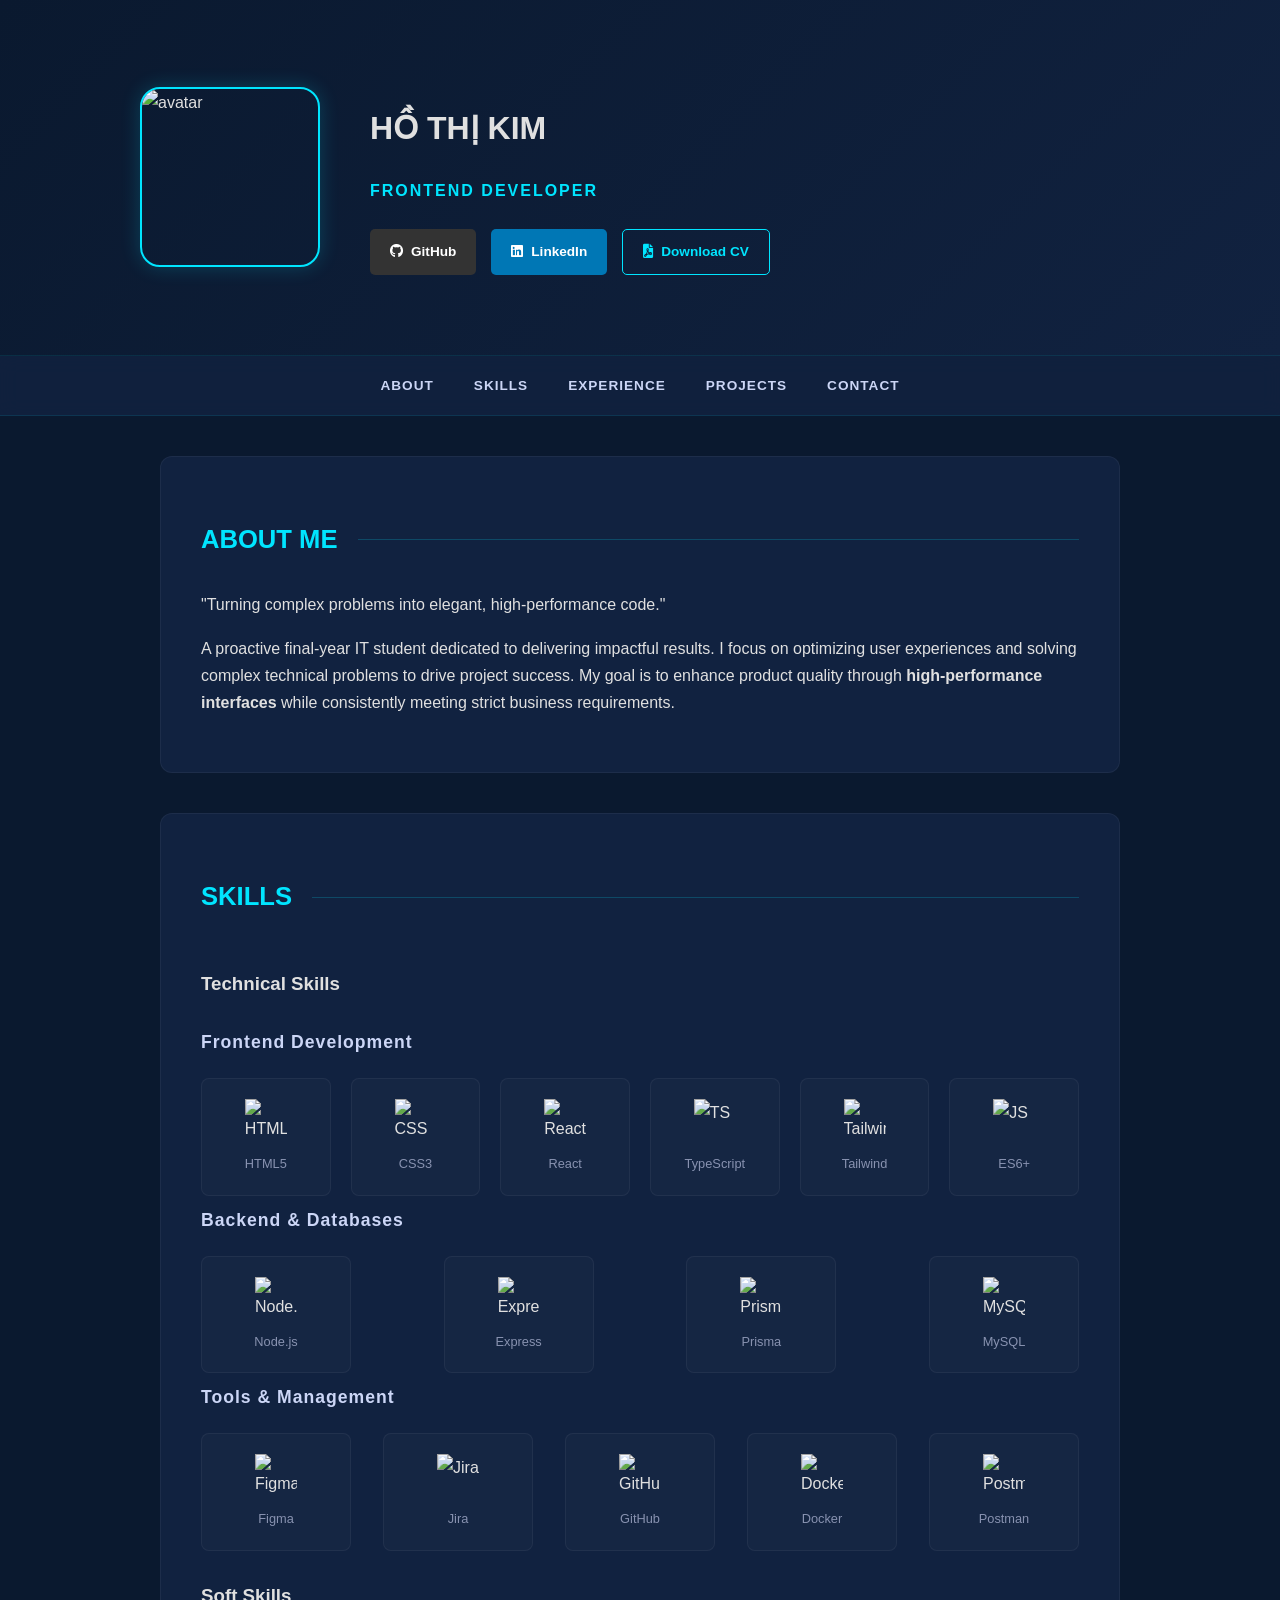
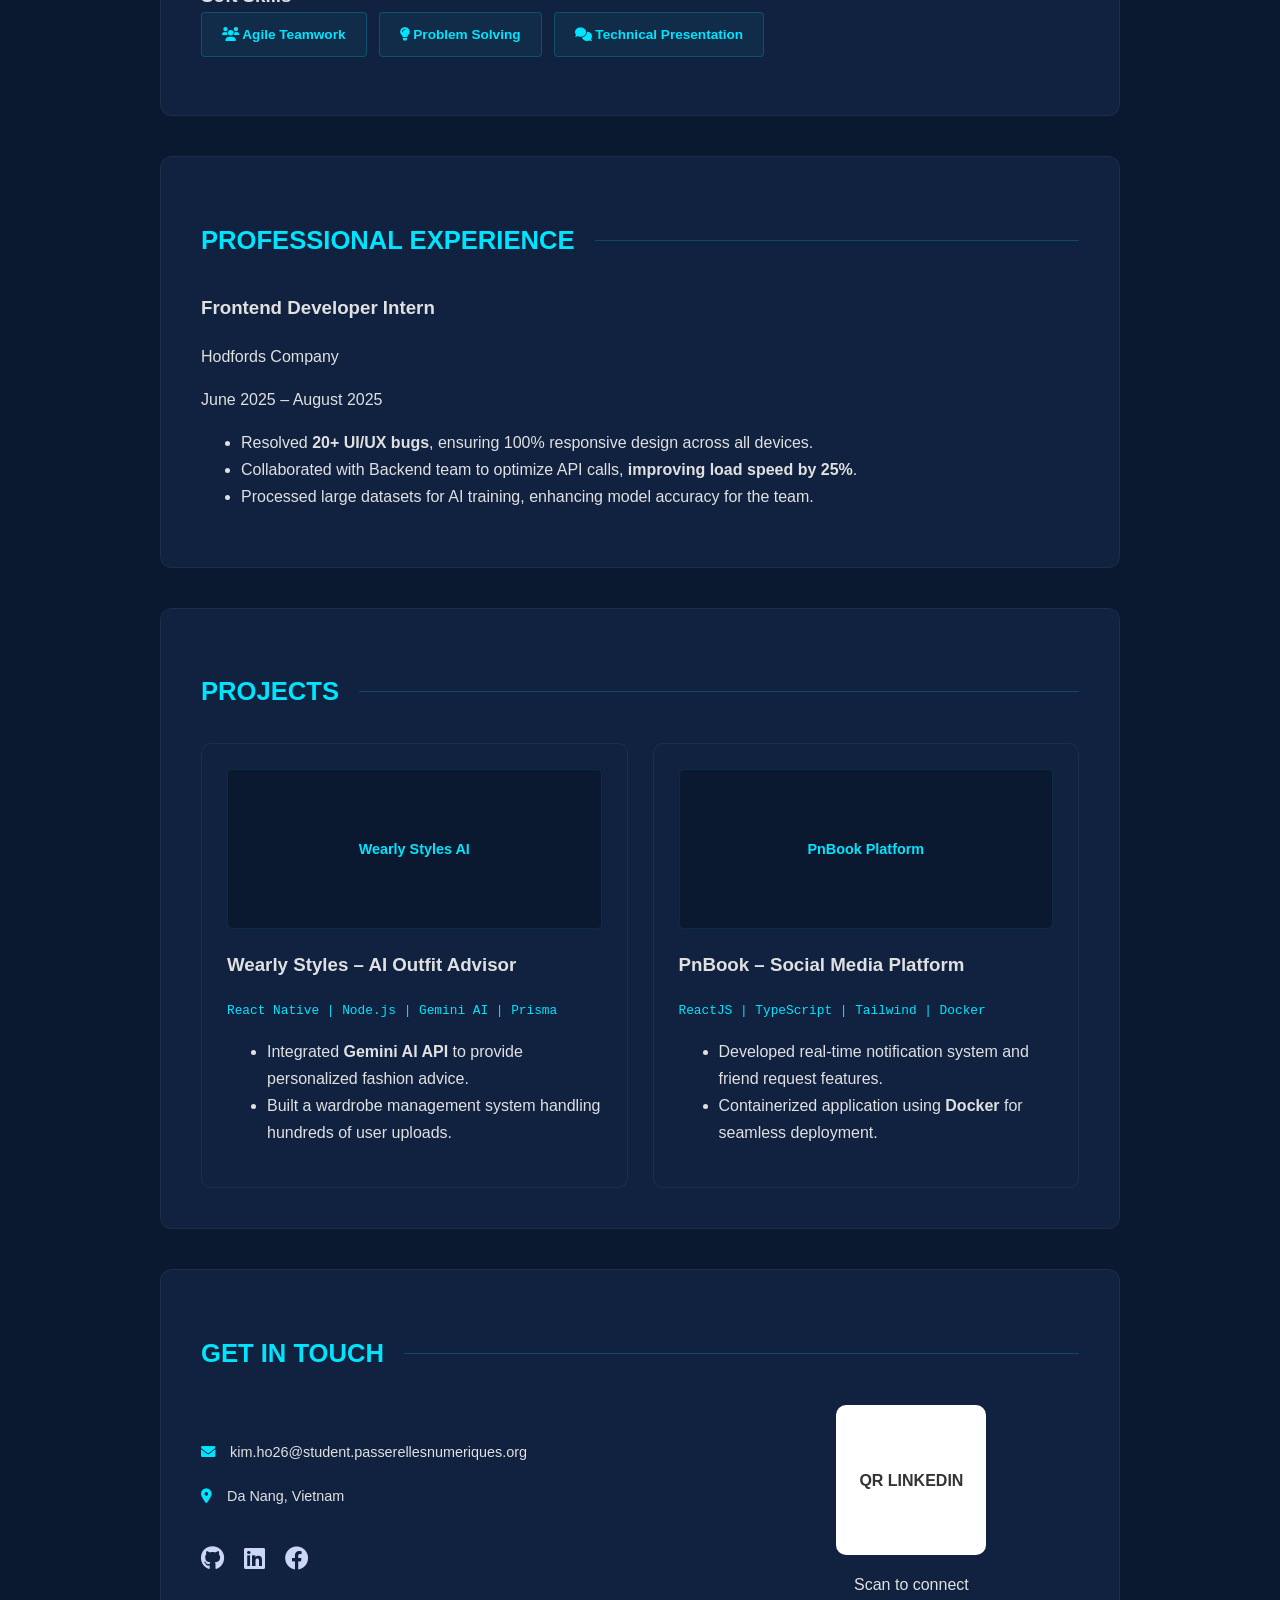
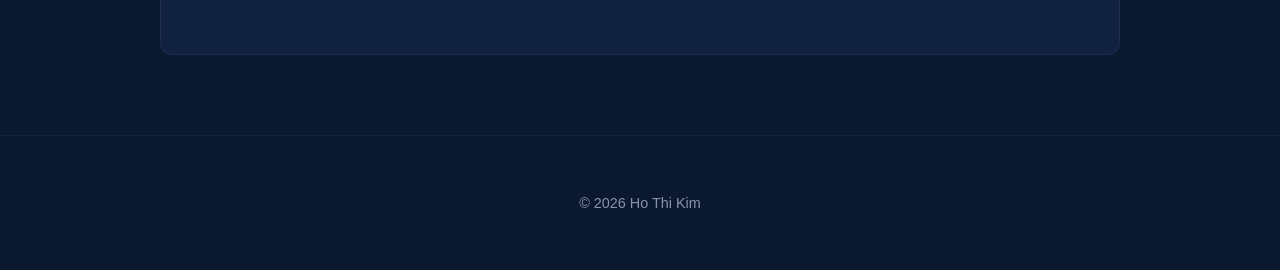
==== index.html @ 30d4387e "build profile page" ====
<!DOCTYPE html>
<html lang="vi">
<head>
    <meta charset="UTF-8">
    <meta name="viewport" content="width=device-width, initial-scale=1.0">
    <title>Portfolio | Ho Thi Kim - Frontend Developer</title>
    <link rel="stylesheet" href="profile.css">
    <link rel="stylesheet" href="https://cdnjs.cloudflare.com/ajax/libs/font-awesome/6.0.0/css/all.min.css">
    <link rel="stylesheet" type='text/css' href="https://cdn.jsdelivr.net/gh/devicons/devicon@latest/devicon.min.css" />
</head>
<body>

    <header>
        <div class="header-container">
            <img src="https://i.pravatar.cc/150" alt="avatar" class="profile-img">
            <div class="header-content">
                <h1>HỒ THỊ KIM</h1>
                <p class="tagline">FRONTEND DEVELOPER</p>
                <div class="header-links">
                    <a href="#" class="btn-primary"><i class="fab fa-github"></i> GitHub</a>
                    <a href="#" class="btn-secondary"><i class="fab fa-linkedin"></i> LinkedIn</a>
                    <a href="#" class="btn-accent"><i class="fas fa-file-pdf"></i> Download CV</a>
                </div>
            </div>
        </div>
    </header>

    <nav>
        <div class="nav-container">
            <a href="#about">About</a>
            <a href="#skills">Skills</a>
            <a href="#experience">Experience</a>
            <a href="#projects">Projects</a>
            <a href="#contact">Contact</a>
        </div>
    </nav>

    <div class="container">
        <section id="about" class="animate-in">
            <h2>About Me</h2>
            <div class="about-content">
                <p>"Turning complex problems into elegant, high-performance code."</p>
                <p>A proactive final-year IT student dedicated to delivering impactful results. I focus on optimizing user experiences and solving complex technical problems to drive project success. My goal is to enhance product quality through <strong>high-performance interfaces</strong> while consistently meeting strict business requirements.</p>
            </div>
        </section>

        <section id="skills" class="animate-in">
            <h2 id="skills">Skills</h2>
            <div class="skills-wrapper">
              <h3>Technical Skills</h3>
                <div class="skills-group">
                    <b>Frontend Development</b>
                    <div class="skills-grid">
                        <figure class="skill-item"><img src="https://cdn.jsdelivr.net/gh/devicons/devicon/icons/html5/html5-original.svg" alt="HTML"><figcaption>HTML5</figcaption></figure>
                        <figure class="skill-item"><img src="https://cdn.jsdelivr.net/gh/devicons/devicon/icons/css3/css3-original.svg" alt="CSS"><figcaption>CSS3</figcaption></figure>
                        <figure class="skill-item"><img src="https://cdn.jsdelivr.net/gh/devicons/devicon/icons/react/react-original.svg" alt="React"><figcaption>React</figcaption></figure>
                        <figure class="skill-item"><img src="https://cdn.jsdelivr.net/gh/devicons/devicon/icons/typescript/typescript-original.svg" alt="TS"><figcaption>TypeScript</figcaption></figure>
                        <figure class="skill-item"><img src="https://cdn.jsdelivr.net/gh/devicons/devicon/icons/tailwindcss/tailwindcss-original.svg" alt="Tailwind"><figcaption>Tailwind</figcaption></figure>
                        <figure class="skill-item"><img src="https://cdn.jsdelivr.net/gh/devicons/devicon/icons/javascript/javascript-original.svg" alt="JS"><figcaption>ES6+</figcaption></figure>
                    </div>
                </div>

                <div class ="skills-group">
                    <b>Backend & Databases</b>
                    <div class="skills-grid">
                        <figure class="skill-item"><img src="https://cdn.jsdelivr.net/gh/devicons/devicon/icons/nodejs/nodejs-original.svg" alt="Node.js"><figcaption>Node.js</figcaption></figure>
                        <figure class="skill-item"><img src="https://cdn.jsdelivr.net/gh/devicons/devicon/icons/express/express-original.svg" alt="Express"><figcaption>Express</figcaption></figure>
                        <figure class="skill-item"><img src="https://cdn.jsdelivr.net/gh/devicons/devicon/icons/prisma/prisma-original.svg" alt="Prisma"><figcaption>Prisma</figcaption></figure>
                        <figure class="skill-item"><img src="https://cdn.jsdelivr.net/gh/devicons/devicon/icons/mysql/mysql-original.svg" alt="MySQL"><figcaption>MySQL</figcaption></figure>
                    </div>
                </div>

                <div class="skills-group">
                    <b>Tools & Management</b>
                    <div class="skills-grid">
                        <figure class="skill-item"><img src="https://cdn.jsdelivr.net/gh/devicons/devicon/icons/figma/figma-original.svg" alt="Figma"><figcaption>Figma</figcaption></figure>
                        <figure class="skill-item"><img src="https://cdn.jsdelivr.net/gh/devicons/devicon/icons/jira/jira-original.svg" alt="Jira"><figcaption>Jira</figcaption></figure>
                        <figure class="skill-item"><img src="https://cdn.jsdelivr.net/gh/devicons/devicon@latest/icons/github/github-original.svg" alt="GitHub"><figcaption>GitHub</figcaption></figure>
                        <figure class="skill-item"><img src="https://cdn.jsdelivr.net/gh/devicons/devicon/icons/docker/docker-original.svg" alt="Docker"><figcaption>Docker</figcaption></figure>
                        <figure class="skill-item"><img src="https://cdn.jsdelivr.net/gh/devicons/devicon@latest/icons/postman/postman-original.svg" alt="Postman"><figcaption>Postman</figcaption></figure>
                    </div>
                </div>

                <div class="skills-group">
                    <h3>Soft Skills</b>
                    <div class="soft-skills-list">
                        <span><i class="fas fa-users"></i> Agile Teamwork</span>
                        <span><i class="fas fa-lightbulb"></i> Problem Solving</span>
                        <span><i class="fas fa-comments"></i> Technical Presentation</span>
                    </div>
                </div>
            </div>
        </section>

        <section id="experience" class="animate-in">
            <h2>Professional Experience</h2>
            <div class="experience-item">
                <div class="exp-header">
                    <h3>Frontend Developer Intern</h3>
                    <span class="company">Hodfords Company</span>
                </div>
                <p class="date">June 2025 – August 2025</p>
                <ul>
                    <li>Resolved <strong>20+ UI/UX bugs</strong>, ensuring 100% responsive design across all devices.</li>
                    <li>Collaborated with Backend team to optimize API calls, <strong>improving load speed by 25%</strong>.</li>
                    <li>Processed large datasets for AI training, enhancing model accuracy for the team.</li>
                </ul>
            </div>
        </section>

        <section id="projects" class="animate-in">
            <h2>Projects</h2>
            <div class="projects-grid">
                <div class="project-card">
                    <div class="project-img-placeholder">Wearly Styles AI</div>
                    <h3>Wearly Styles – AI Outfit Advisor</h3>
                    <p class="tech-stack">React Native | Node.js | Gemini AI | Prisma</p>
                    <ul>
                        <li>Integrated <strong>Gemini AI API</strong> to provide personalized fashion advice.</li>
                        <li>Built a wardrobe management system handling hundreds of user uploads.</li>
                    </ul>
                </div>

                <div class="project-card">
                    <div class="project-img-placeholder">PnBook Platform</div>
                    <h3>PnBook – Social Media Platform</h3>
                    <p class="tech-stack">ReactJS | TypeScript | Tailwind | Docker</p>
                    <ul>
                        <li>Developed real-time notification system and friend request features.</li>
                        <li>Containerized application using <strong>Docker</strong> for seamless deployment.</li>
                    </ul>
                </div>
            </div>
        </section>

        <section id="contact" class="animate-in">
            <h2>Get In Touch</h2>
            <div class="contact-grid">
                <div class="contact-info">
                    <div class="contact-item"><i class="fas fa-envelope"></i> <span>kim.ho26@student.passerellesnumeriques.org</span></div>
                    <div class="contact-item"><i class="fas fa-map-marker-alt"></i> <span>Da Nang, Vietnam</span></div>
                    <div class="social-icons">
                        <a href="#"><i class="fab fa-github"></i></a>
                        <a href="#"><i class="fab fa-linkedin"></i></a>
                        <a href="#"><i class="fab fa-facebook"></i></a>
                    </div>
                </div>
                <div class="contact-qr">
                    <div class="qr-placeholder">QR LINKEDIN</div>
                    <p>Scan to connect</p>
                </div>
            </div>
        </section>
    </div>

    <footer>
        <p>© 2026 Ho Thi Kim</p>
    </footer>

</body>
</html>
---- profile.css ----
:root {
  --primary-color: #0d47a1;
  --secondary-color: #1a237e;
  --accent-color: #00e5ff;
  --text-color: #e0e0e0;
  --bg-dark: #0a192f;
  --card-bg: #112240;
  --transition: all 0.3s cubic-bezier(0.4, 0, 0.2, 1);
}

* {
  box-sizing: border-box;
}

body {
  margin: 0;
  font-family: 'Inter', 'Segoe UI', sans-serif;
  background: var(--bg-dark);
  color: var(--text-color);
  line-height: 1.7;
  overflow-x: hidden;
}

header {
  background: linear-gradient(135deg, #0a192f 0%, #112240 100%);
  padding: 80px 20px;
  border-bottom: 1px solid rgba(0, 229, 255, 0.1);
}

.header-container {
  max-width: 1000px;
  margin: 0 auto;
  display: flex;
  align-items: center;
  gap: 50px;
}

.profile-img {
  width: 180px;
  height: 180px;
  border-radius: 20px;
  border: 2px solid var(--accent-color);
  box-shadow: 0 0 20px rgba(0, 229, 255, 0.2);
  object-fit: cover;
}

.tagline {
  color: var(--accent-color);
  font-weight: bold;
  letter-spacing: 2px;
  margin: 10px 0;
}

.header-links {
  margin-top: 25px;
  display: flex;
  gap: 15px;
}

.btn-primary, .btn-secondary, .btn-accent {
  padding: 10px 20px;
  border-radius: 5px;
  text-decoration: none;
  font-weight: 600;
  font-size: 0.85rem;
  transition: var(--transition);
  display: inline-flex;
  align-items: center;
  gap: 8px;
}

.btn-primary { background: #333; color: white; }
.btn-secondary { background: #0077b5; color: white; }
.btn-accent { border: 1px solid var(--accent-color); color: var(--accent-color); }

.btn-accent:hover {
  background: rgba(0, 229, 255, 0.1);
  box-shadow: 0 0 15px var(--accent-color);
}

nav {
  background: rgba(17, 34, 64, 0.9);
  backdrop-filter: blur(10px);
  -webkit-backdrop-filter: blur(10px);
  position: sticky;
  top: 0;
  z-index: 1000;
  border-bottom: 1px solid rgba(0, 229, 255, 0.1);
}

.nav-container {
  max-width: 1000px;
  margin: 0 auto;
  display: flex;
  justify-content: center;
}

nav a {
  color: #ccd6f6;
  padding: 18px 20px;
  text-decoration: none;
  font-weight: 600;
  font-size: 0.85rem;
  text-transform: uppercase;
  letter-spacing: 1px;
  transition: var(--transition);
}

nav a:hover {
  color: var(--accent-color);
  background: rgba(0, 229, 255, 0.05);
}

.container {
  max-width: 1000px;
  margin: auto;
  padding: 40px 20px;
}

section {
  background: var(--card-bg);
  padding: 40px;
  margin-bottom: 40px;
  border-radius: 12px;
  border: 1px solid rgba(255,255,255,0.05);
}

h2 {
  color: var(--accent-color);
  font-size: 1.6rem;
  margin-bottom: 30px;
  display: flex;
  align-items: center;
  text-transform: uppercase;
}

h2::after {
  content: "";
  height: 1px;
  flex-grow: 1;
  background: rgba(0, 229, 255, 0.2);
  margin-left: 20px;
}

.skills-wrapper {
  display: flex;
  flex-direction: column;
  gap: 10px;
}

.skills-group b {
  display: block;
  margin-bottom: 20px;
  color: #ccd6f6;
  font-size: 1.1rem;
  letter-spacing: 1px;
}

.skills-grid {
  display: flex;
  flex-wrap: wrap;
  justify-content: space-between;
  gap: 20px;
}

.skill-item {
  flex: 1 1 120px;
  max-width: 150px;
  margin: 0;
  display: flex;
  flex-direction: column;
  align-items: center;
  padding: 20px 10px;
  border-radius: 8px;
  background: rgba(255, 255, 255, 0.02);
  border: 1px solid rgba(255, 255, 255, 0.05);
  transition: var(--transition);
}

.skill-item:hover {
  background: rgba(0, 229, 255, 0.08);
  border-color: rgba(0, 229, 255, 0.3);
  transform: translateY(-5px);
  box-shadow: 0 10px 20px rgba(0, 0, 0, 0.2);
}

.skill-item img {
  width: 42px;
  height: 42px;
  object-fit: contain;
  margin-bottom: 12px;
  filter: grayscale(20%);
  transition: var(--transition);
}

.skill-item:hover img {
  filter: grayscale(0%) drop-shadow(0 0 8px var(--accent-color));
  transform: scale(1.1);
}

.skill-item figcaption {
  font-size: 0.8rem;
  font-weight: 500;
  color: #8892b0;
  text-align: center;
}

.soft-skills-list {
  display: flex;
  flex-wrap: wrap;
  gap: 12px;
}

.soft-skills-list span {
  background: rgba(0, 229, 255, 0.05);
  color: var(--accent-color);
  border: 1px solid rgba(0, 229, 255, 0.2);
  padding: 10px 20px;
  border-radius: 4px;
  font-size: 0.85rem;
  transition: var(--transition);
}

.soft-skills-list span:hover {
  background: var(--accent-color);
  color: var(--bg-dark);
  font-weight: bold;
}

.projects-grid {
  display: grid;
  grid-template-columns: 1fr 1fr;
  gap: 25px;
}

.project-card {
  background: #112240;
  padding: 25px;
  border-radius: 10px;
  border: 1px solid rgba(255,255,255,0.05);
  transition: var(--transition);
}

.project-card:hover {
  transform: translateY(-5px);
  border-color: var(--accent-color);
}

.project-img-placeholder {
  width: 100%;
  height: 160px;
  background: #0a192f;
  display: flex;
  align-items: center;
  justify-content: center;
  border-radius: 5px;
  margin-bottom: 20px;
  color: var(--accent-color);
  font-weight: bold;
  font-size: 0.9rem;
  border: 1px solid rgba(0, 229, 255, 0.1);
}

.tech-stack {
  color: var(--accent-color);
  font-size: 0.8rem;
  font-family: monospace;
  margin: 10px 0;
}

.contact-grid {
  display: grid;
  grid-template-columns: 1.5fr 1fr;
  gap: 40px;
  align-items: center;
}

.contact-item {
  display: flex;
  align-items: center;
  gap: 15px;
  margin-bottom: 20px;
  font-size: 0.9rem;
}

.contact-item i { color: var(--accent-color); }

.social-icons {
  display: flex;
  gap: 20px;
  margin-top: 30px;
}

.social-icons a {
  font-size: 1.5rem;
  color: #ccd6f6;
  transition: var(--transition);
}

.social-icons a:hover { color: var(--accent-color); }

.qr-placeholder {
  width: 150px;
  height: 150px;
  background: white;
  margin: 0 auto 10px;
  display: flex;
  align-items: center;
  justify-content: center;
  color: #333;
  font-weight: bold;
  border-radius: 10px;
}

.contact-qr { text-align: center; }

footer {
  text-align: center;
  padding: 40px;
  border-top: 1px solid rgba(255,255,255,0.05);
  color: #8892b0;
  font-size: 0.9rem;
}

.animate-in {
  animation: fadeInUp 0.6s ease-out forwards;
}

@keyframes fadeInUp {
  from { opacity: 0; transform: translateY(20px); }
  to { opacity: 1; transform: translateY(0); }
}

@media (max-width: 900px) {
  .projects-grid { grid-template-columns: 1fr; }
  .contact-grid { grid-template-columns: 1fr; text-align: center; }
  .contact-item { justify-content: center; }
  .social-icons { justify-content: center; }
  h2 { font-size: 1.5rem; }
  .skills-grid {
    justify-content: center;
    gap: 15px;
  }
  
  .skill-item {
    flex: 1 1 calc(25% - 15px);
    max-width: 120px;
  }
}

@media (max-width: 768px) {
  .header-container { flex-direction: column; text-align: center; gap: 30px; }
  .header-links { justify-content: center; flex-wrap: wrap; }
  nav a { padding: 15px 10px; font-size: 0.75rem; }
  section { padding: 25px; }
  .profile-img { width: 150px; height: 150px; }
  h2 { font-size: 1.3rem; margin-bottom: 20px; }
  h2::after { margin-left: 10px; }
  .skills-grid { 
    display: grid;
    grid-template-columns: repeat(3, 1fr); 
    gap: 10px;
  }

  .skill-item {
    flex: none;
    max-width: none;
    padding: 12px 5px;
  }

  .skill-item img {
    width: 32px;
    height: 32px;
  }

  .skill-item figcaption {
    font-size: 0.7rem;
  }
}

@media (max-width: 480px) {
  h2 { font-size: 1.1rem; }
  .skills-grid {
    grid-template-columns: repeat(2, 1fr);
  }
  
  .soft-skills-list {
    justify-content: center;
  }
  
  .soft-skills-list span {
    width: 100%;
    text-align: center;
  }
}
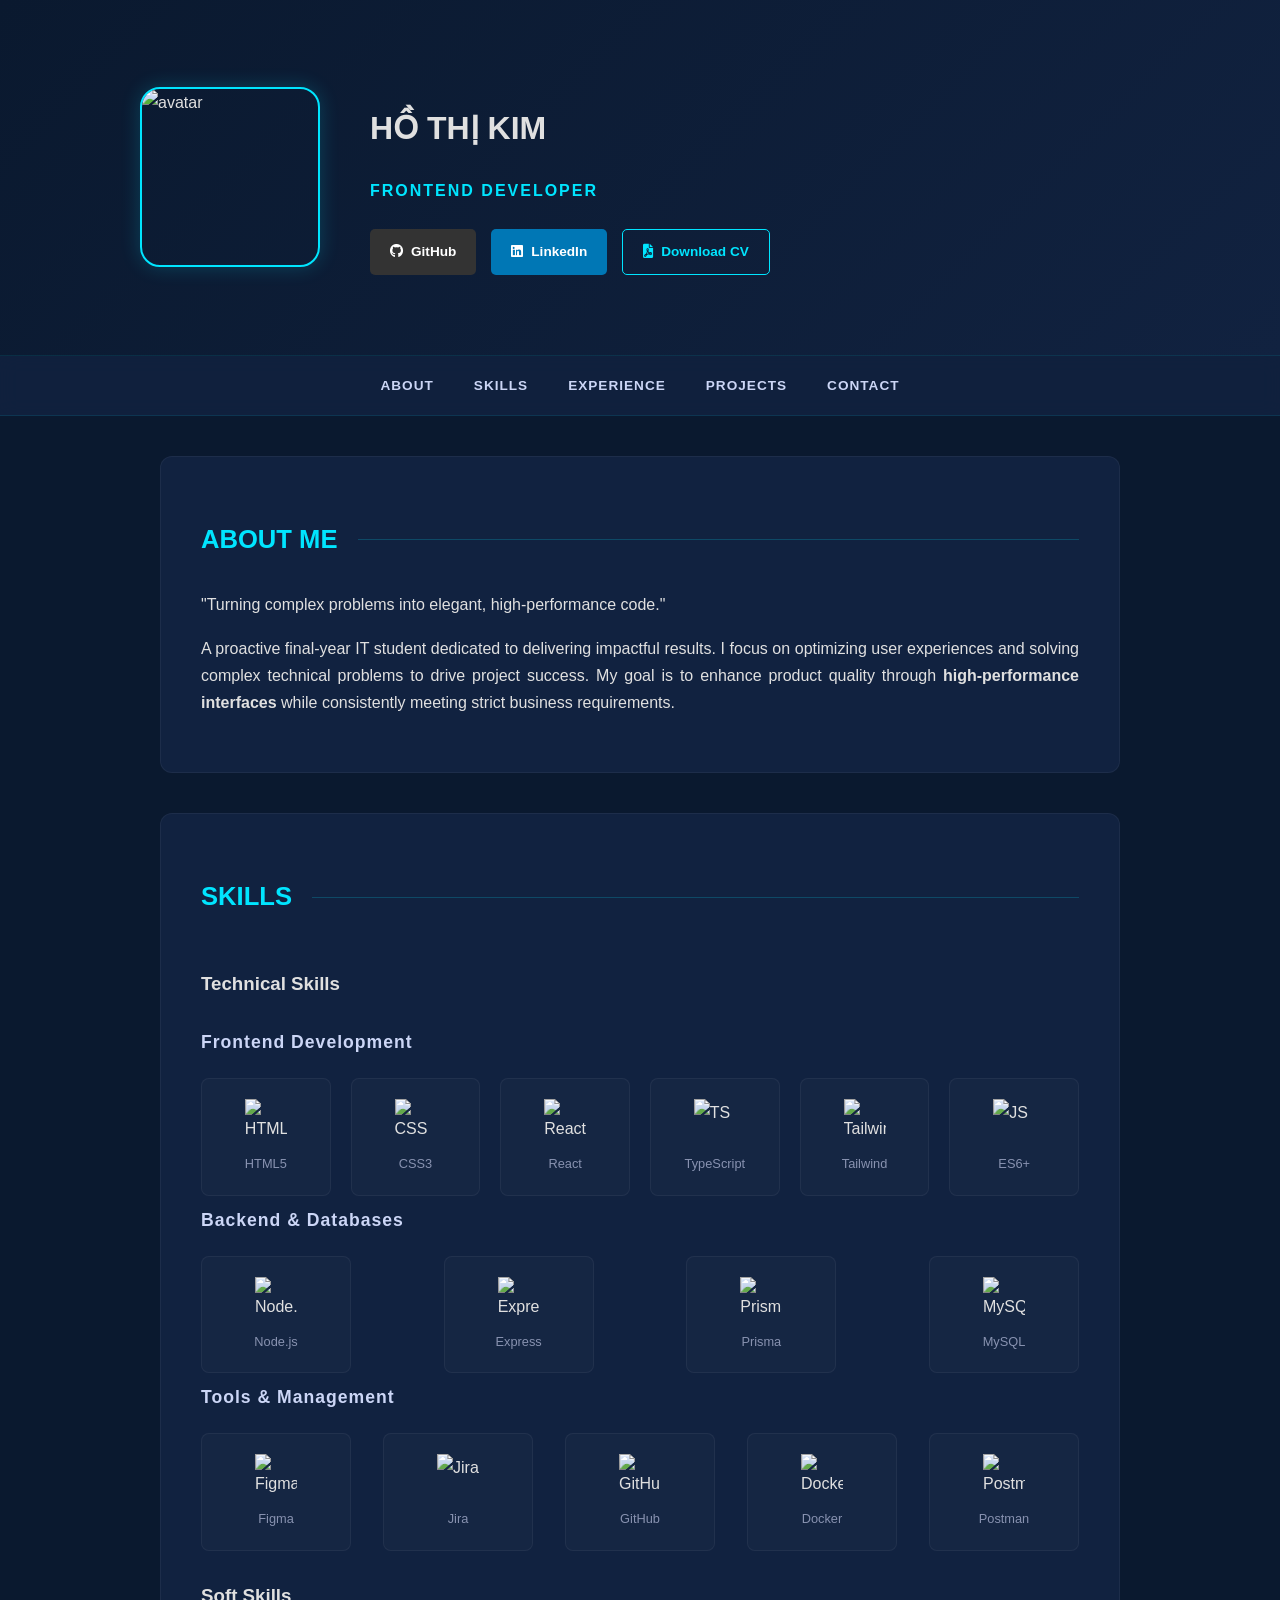
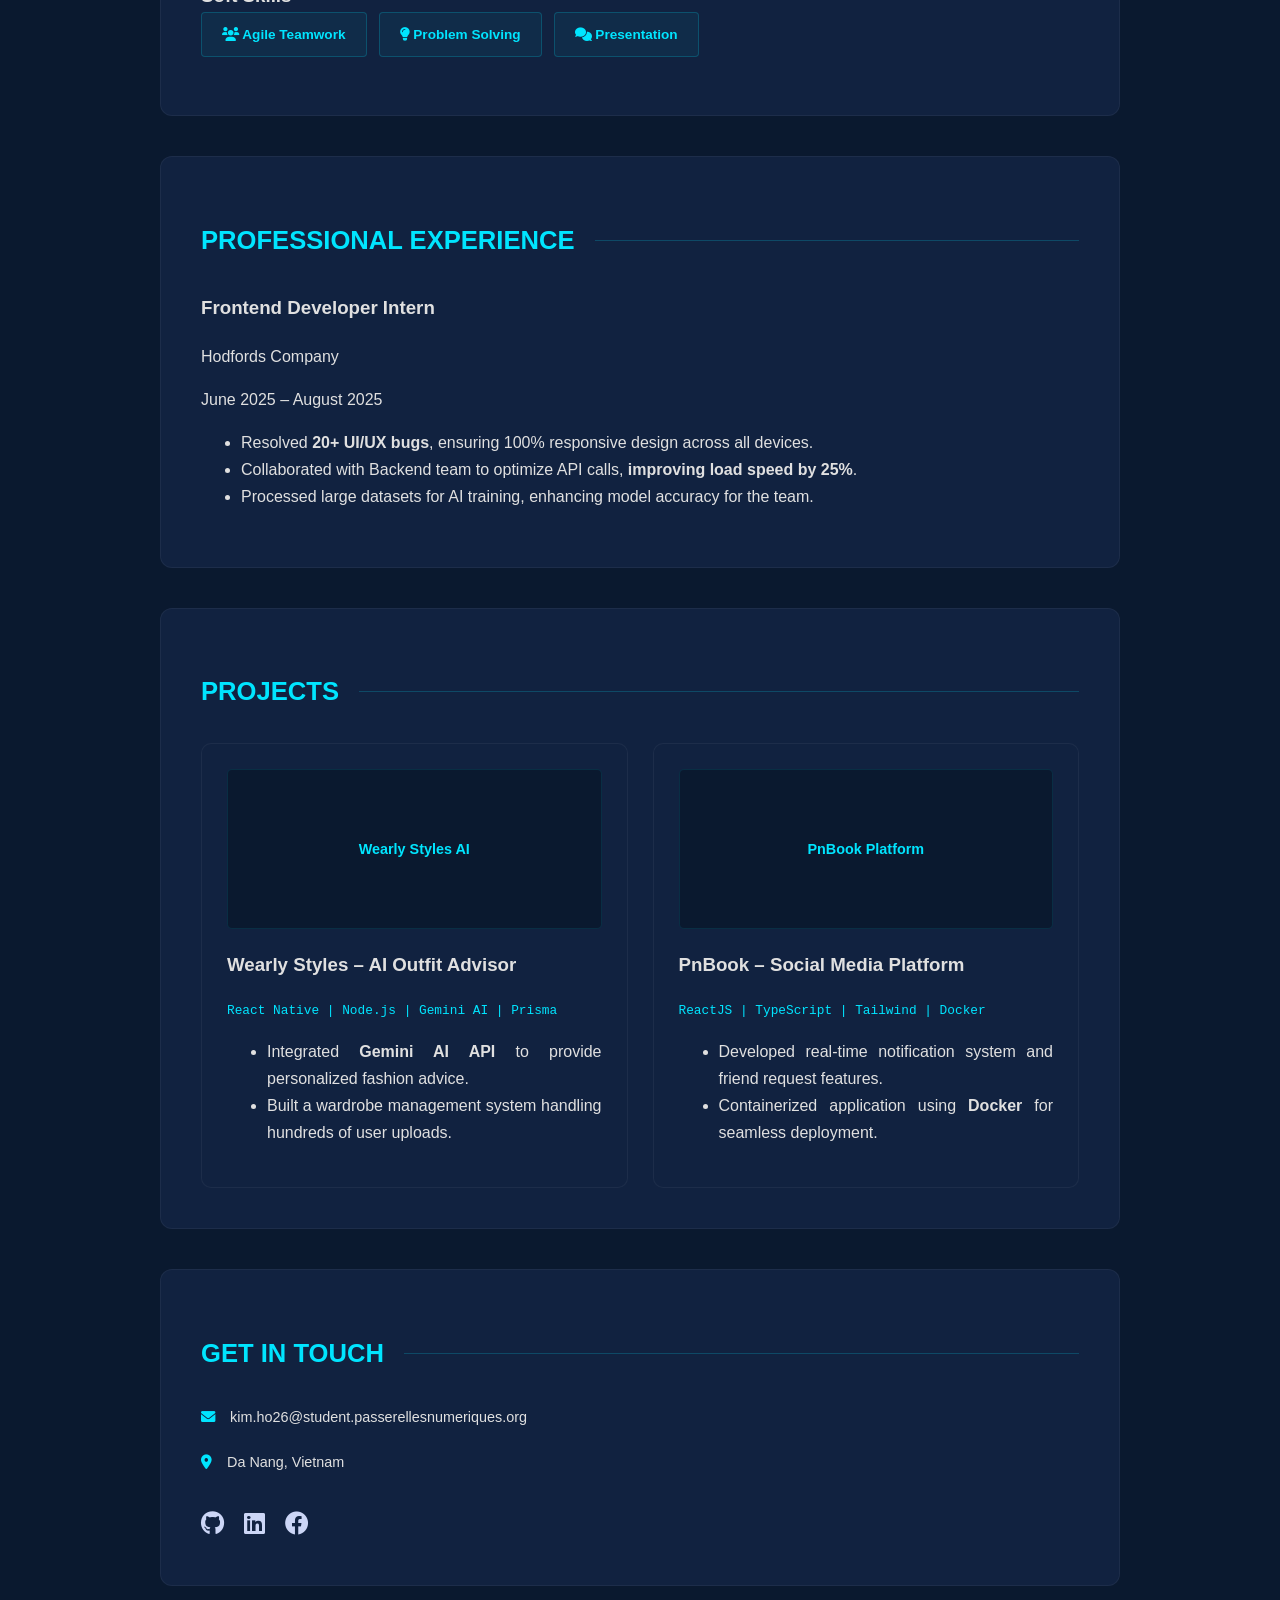
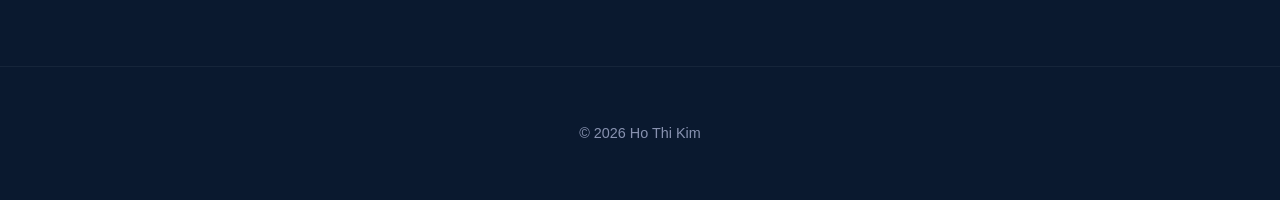
==== commit d4e7c116: "fixed UI" ====
--- a/index.html
+++ b/index.html
@@ -18,7 +18,7 @@
                 <p class="tagline">FRONTEND DEVELOPER</p>
                 <div class="header-links">
                     <a href="#" class="btn-primary"><i class="fab fa-github"></i> GitHub</a>
-                    <a href="#" class="btn-secondary"><i class="fab fa-linkedin"></i> LinkedIn</a>
+                    <a href="https://www.linkedin.com/in/th%E1%BB%8B-kim-h%E1%BB%93-291885341/" class="btn-secondary"><i class="fab fa-linkedin"></i> LinkedIn</a>
                     <a href="#" class="btn-accent"><i class="fas fa-file-pdf"></i> Download CV</a>
                 </div>
             </div>
@@ -86,7 +86,7 @@
                     <div class="soft-skills-list">
                         <span><i class="fas fa-users"></i> Agile Teamwork</span>
                         <span><i class="fas fa-lightbulb"></i> Problem Solving</span>
-                        <span><i class="fas fa-comments"></i> Technical Presentation</span>
+                        <span><i class="fas fa-comments"></i> Presentation</span>
                     </div>
                 </div>
             </div>
@@ -145,10 +145,6 @@
                         <a href="#"><i class="fab fa-facebook"></i></a>
                     </div>
                 </div>
-                <div class="contact-qr">
-                    <div class="qr-placeholder">QR LINKEDIN</div>
-                    <p>Scan to connect</p>
-                </div>
             </div>
         </section>
     </div>
--- a/profile.css
+++ b/profile.css
@@ -141,6 +141,9 @@
   background: rgba(0, 229, 255, 0.2);
   margin-left: 20px;
 }
+ .about-content p {
+  text-align: justify;
+}
 
 .skills-wrapper {
   display: flex;
@@ -241,6 +244,10 @@
   transition: var(--transition);
 }
 
+.project-card li {
+  text-align: justify;
+}
+
 .project-card:hover {
   transform: translateY(-5px);
   border-color: var(--accent-color);
@@ -266,6 +273,10 @@
   font-size: 0.8rem;
   font-family: monospace;
   margin: 10px 0;
+}
+
+.experience-item li {
+  text-align: justify;
 }
 
 .contact-grid {
@@ -349,6 +360,9 @@
 }
 
 @media (max-width: 768px) {
+  .container { 
+    padding: 10px 0; 
+  }
   .header-container { flex-direction: column; text-align: center; gap: 30px; }
   .header-links { justify-content: center; flex-wrap: wrap; }
   nav a { padding: 15px 10px; font-size: 0.75rem; }
@@ -376,9 +390,35 @@
   .skill-item figcaption {
     font-size: 0.7rem;
   }
+
+  .experience-item ul {
+    padding-left: 20px;
+  }
+
+  .project-card ul {
+    padding-left: 20px;
+  }
+
+  .contact-item span {
+    text-align: flex-start;
+    font-size: 13px;
+  }
+
+  footer {
+    padding: 10px 0;
+  }
 }
 
 @media (max-width: 480px) {
+  .header-container h1 { font-size: 1.25rem; }
+  header {
+    padding: 40px 15px;
+  }
+  nav a { padding: 15px 10px; font-size: 0.7rem; }
+  .header-links { 
+    padding: 10px 0;
+    gap: 10px; 
+  }
   h2 { font-size: 1.1rem; }
   .skills-grid {
     grid-template-columns: repeat(2, 1fr);
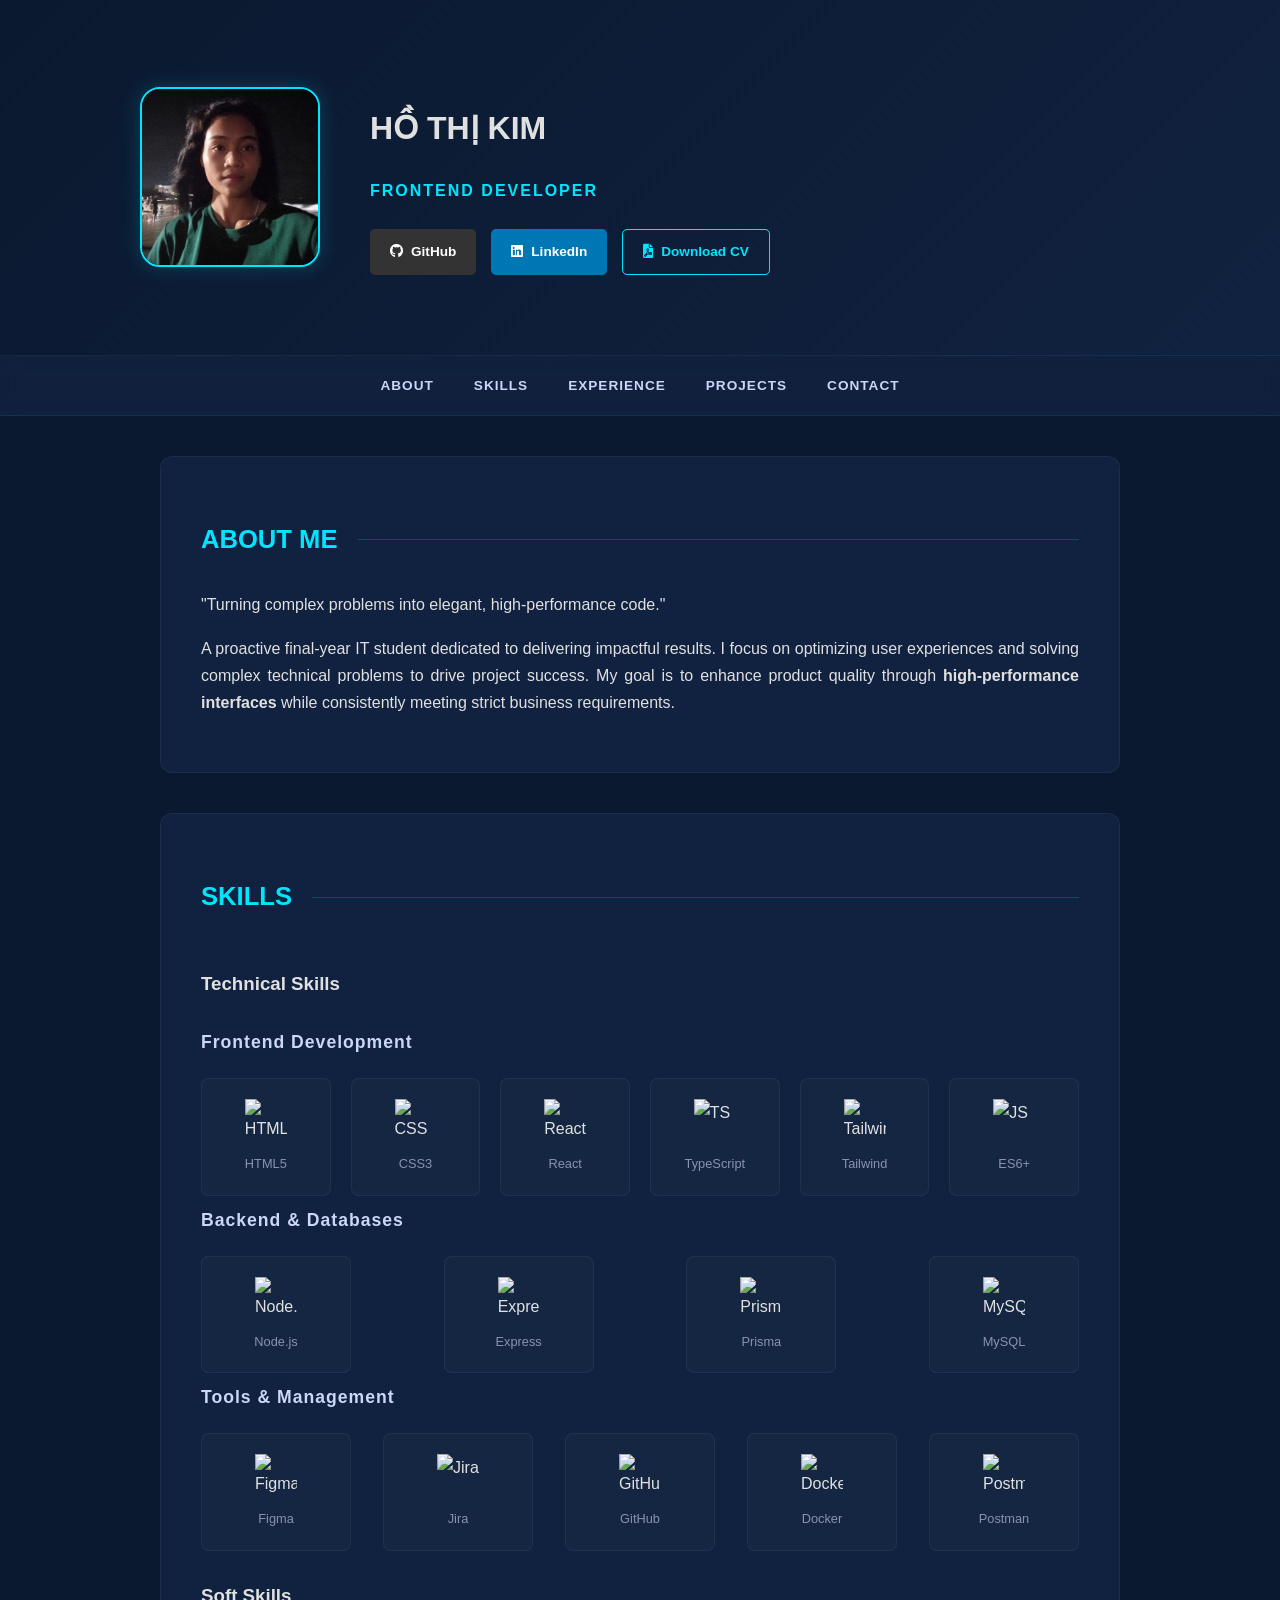
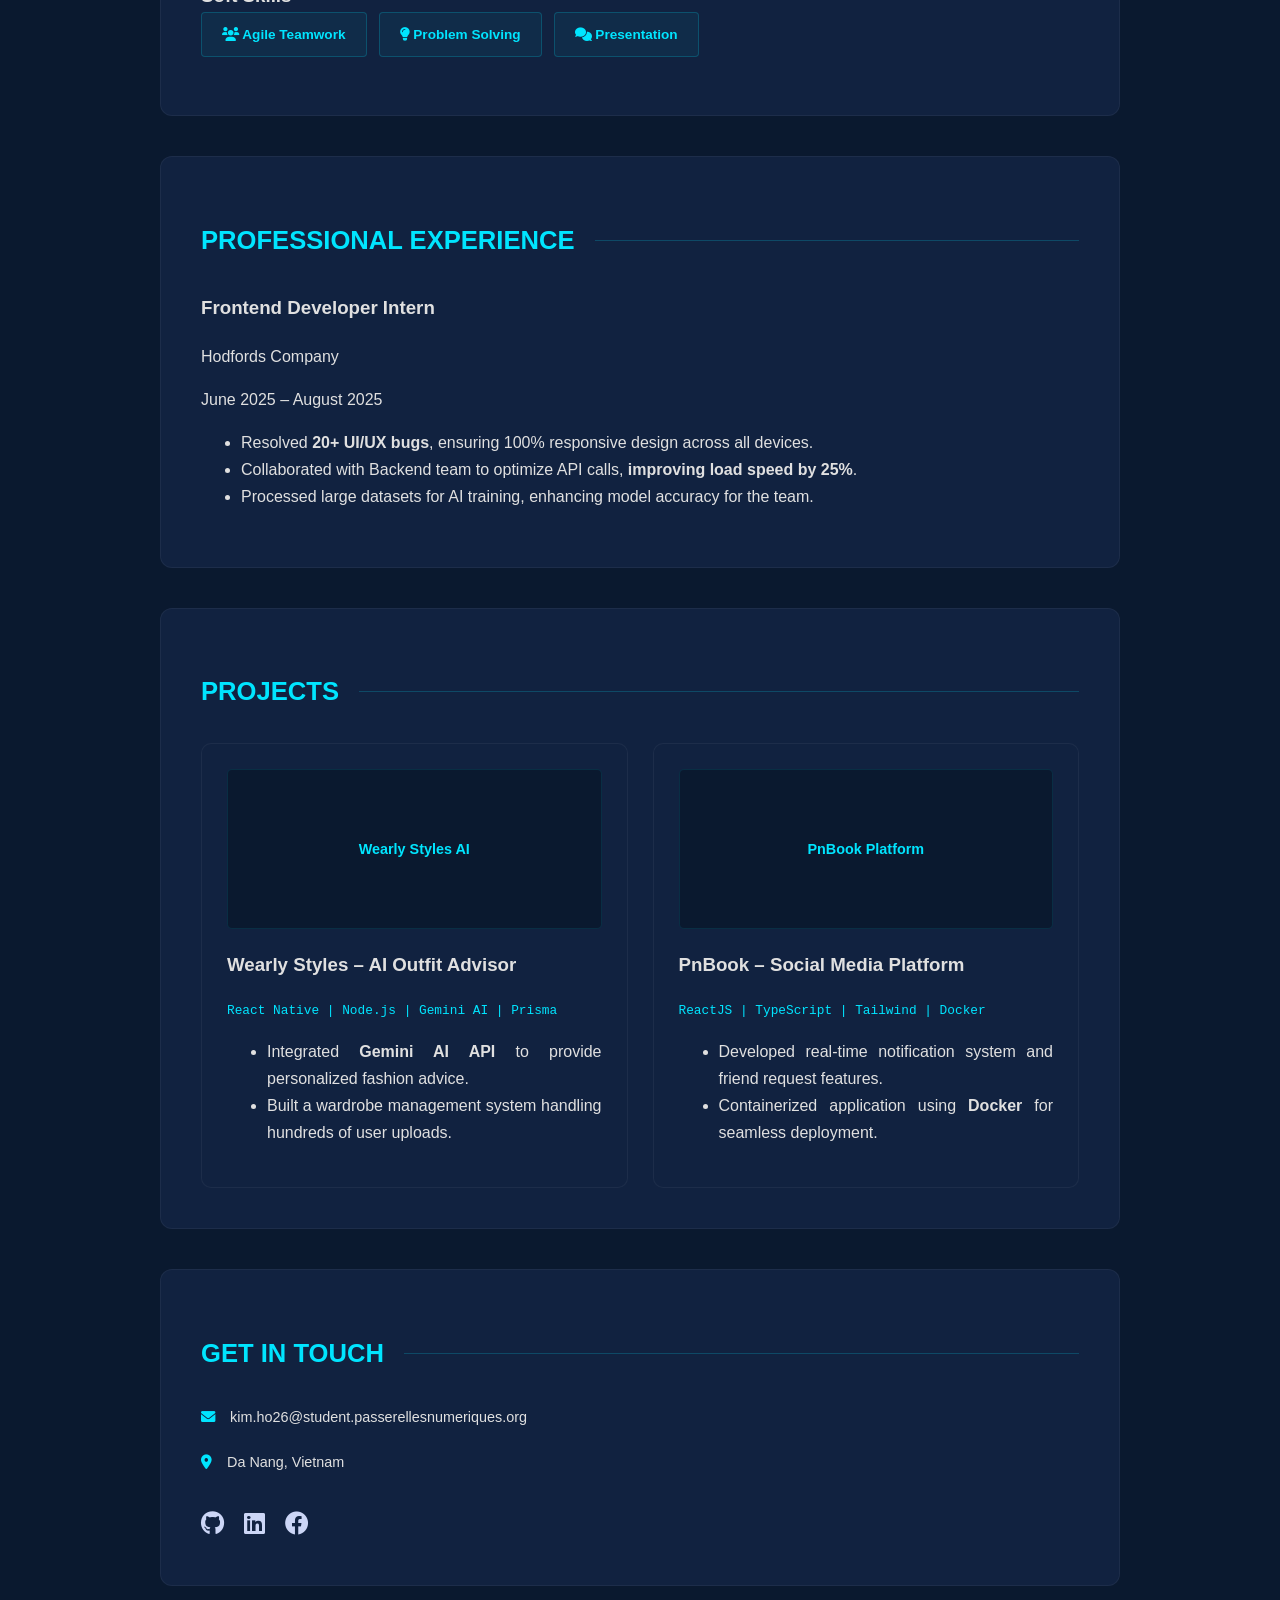
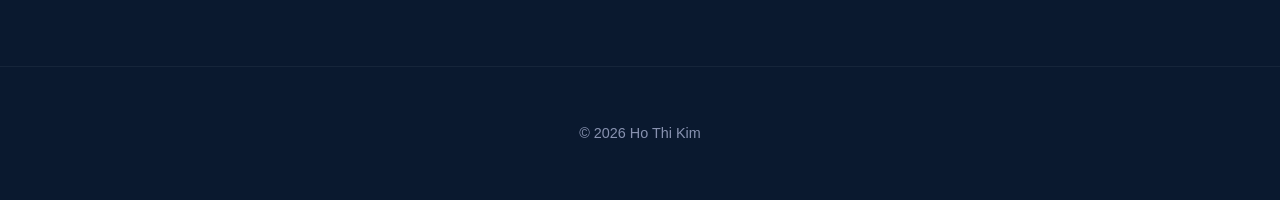
==== commit d8fd8088: "fixed UI" ====
--- a/index.html
+++ b/index.html
@@ -12,14 +12,18 @@
 
     <header>
         <div class="header-container">
-            <img src="https://i.pravatar.cc/150" alt="avatar" class="profile-img">
+            <img src="assets/images/anh.jpg" alt="avatar" class="profile-img">
             <div class="header-content">
                 <h1>HỒ THỊ KIM</h1>
                 <p class="tagline">FRONTEND DEVELOPER</p>
                 <div class="header-links">
                     <a href="#" class="btn-primary"><i class="fab fa-github"></i> GitHub</a>
                     <a href="https://www.linkedin.com/in/th%E1%BB%8B-kim-h%E1%BB%93-291885341/" class="btn-secondary"><i class="fab fa-linkedin"></i> LinkedIn</a>
-                    <a href="#" class="btn-accent"><i class="fas fa-file-pdf"></i> Download CV</a>
+                    <a href="assets/docs/Frontend_Developer.pdf" class="btn-accent" download>
+                        <i class="fas fa-file-pdf"></i> Download CV
+                    </a>
+
+                    <!-- <embed src="assets/docs/Frontend_Developer.pdf" width="100%" height="500px"> -->
                 </div>
             </div>
         </div>
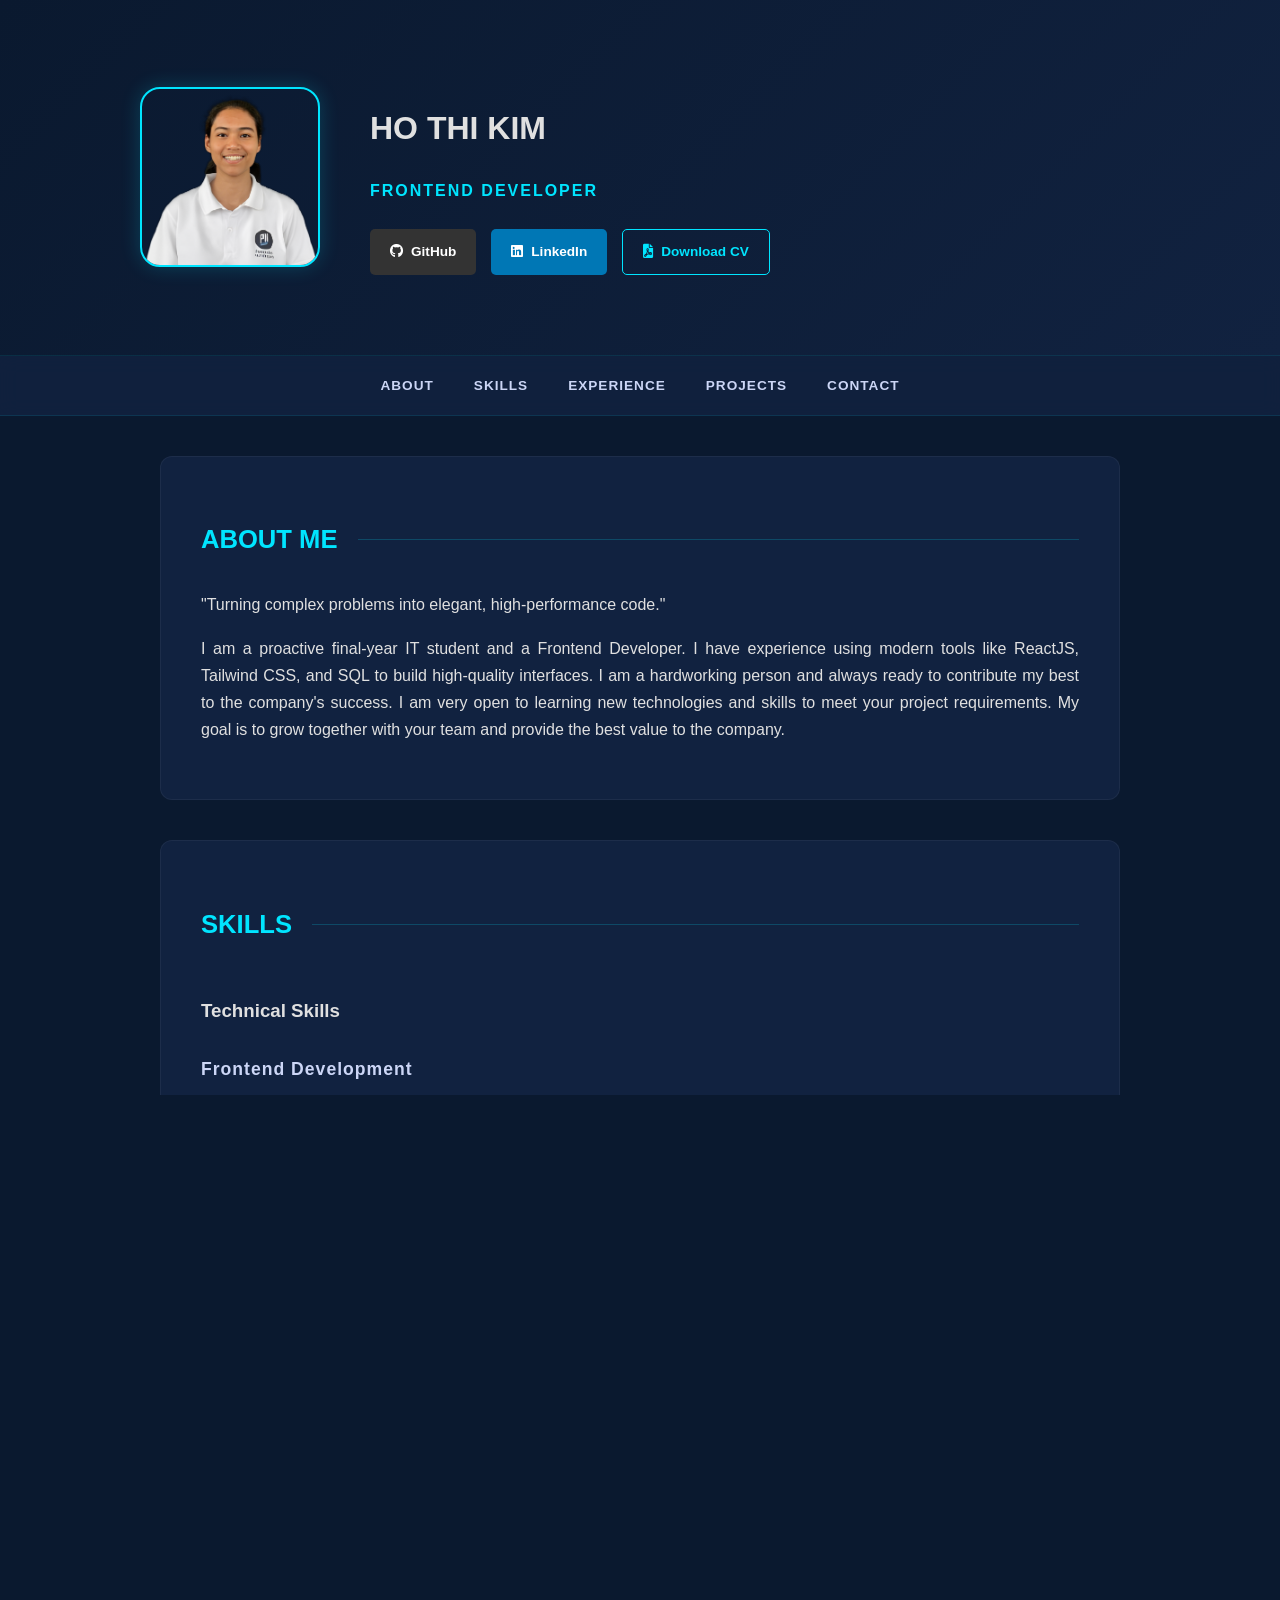
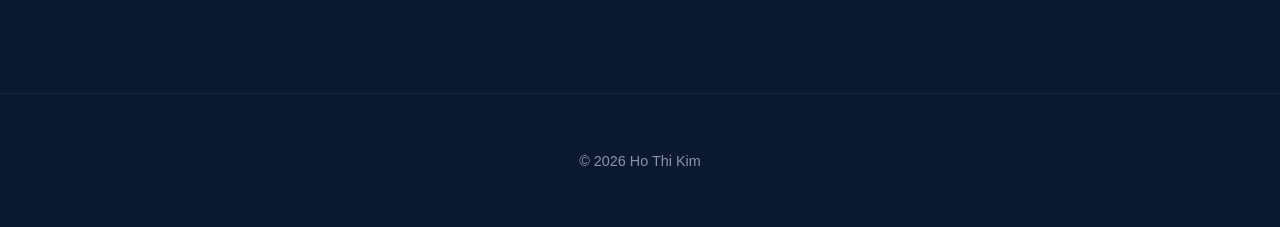
==== commit df1558b7: "Done" ====
--- a/index.html
+++ b/index.html
@@ -12,9 +12,9 @@
 
     <header>
         <div class="header-container">
-            <img src="assets/images/anh.jpg" alt="avatar" class="profile-img">
+            <img src="assets/images/htk.png" alt="avatar" class="profile-img">
             <div class="header-content">
-                <h1>HỒ THỊ KIM</h1>
+                <h1>HO THI KIM</h1>
                 <p class="tagline">FRONTEND DEVELOPER</p>
                 <div class="header-links">
                     <a href="#" class="btn-primary"><i class="fab fa-github"></i> GitHub</a>
@@ -44,7 +44,7 @@
             <h2>About Me</h2>
             <div class="about-content">
                 <p>"Turning complex problems into elegant, high-performance code."</p>
-                <p>A proactive final-year IT student dedicated to delivering impactful results. I focus on optimizing user experiences and solving complex technical problems to drive project success. My goal is to enhance product quality through <strong>high-performance interfaces</strong> while consistently meeting strict business requirements.</p>
+                <p>I am a proactive final-year IT student and a Frontend Developer. I have experience using modern tools like ReactJS, Tailwind CSS, and SQL to build high-quality interfaces. I am a hardworking person and always ready to contribute my best to the company's success. I am very open to learning new technologies and skills to meet your project requirements. My goal is to grow together with your team and provide the best value to the company.</p>
             </div>
         </section>
 
